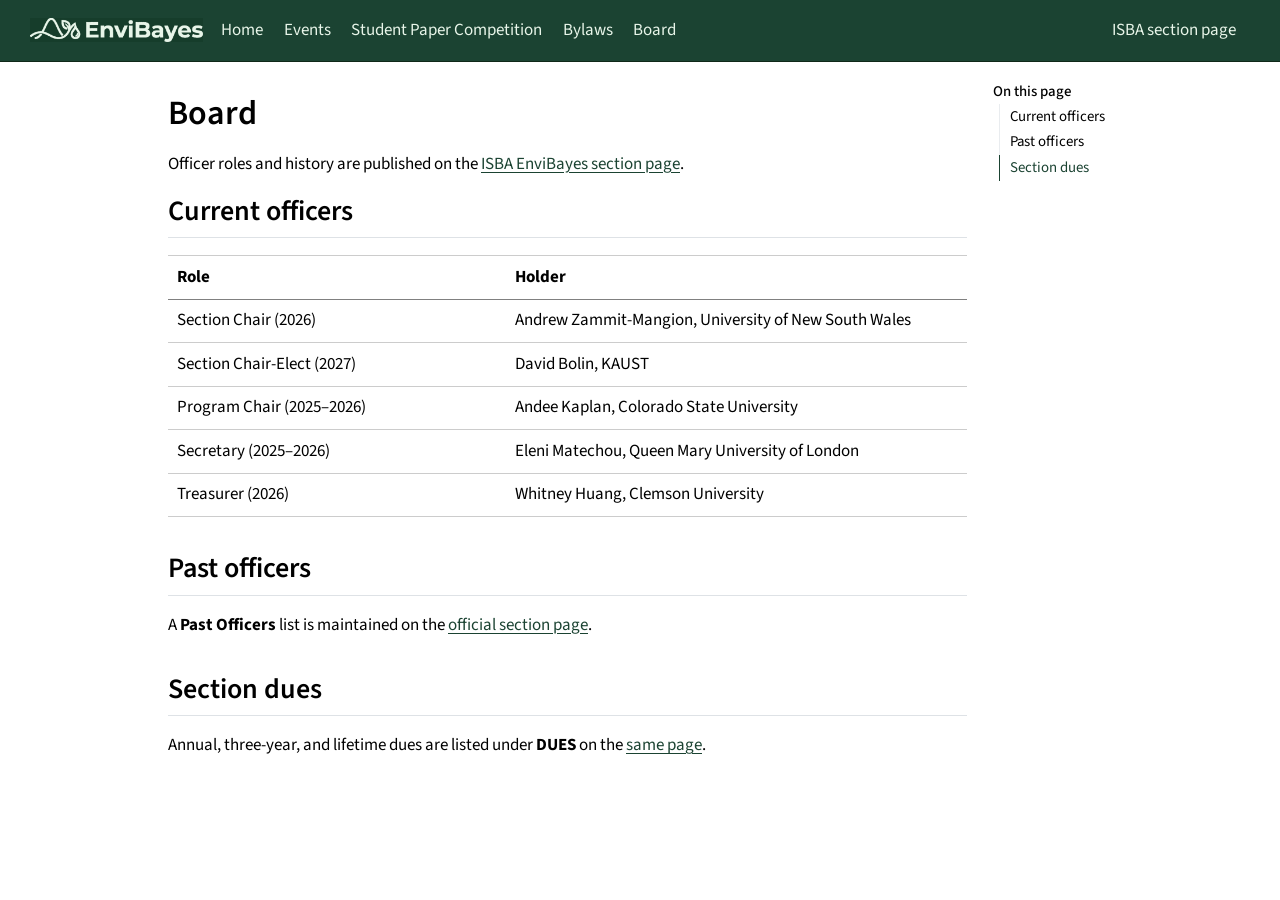
==== board.html @ 85065f36 "Built site for gh-pages" ====
<!DOCTYPE html>
<html xmlns="http://www.w3.org/1999/xhtml" lang="en" xml:lang="en"><head>

<meta charset="utf-8">
<meta name="generator" content="quarto-1.7.28">

<meta name="viewport" content="width=device-width, initial-scale=1.0, user-scalable=yes">


<title>Board – EnviBayes</title>
<style>
code{white-space: pre-wrap;}
span.smallcaps{font-variant: small-caps;}
div.columns{display: flex; gap: min(4vw, 1.5em);}
div.column{flex: auto; overflow-x: auto;}
div.hanging-indent{margin-left: 1.5em; text-indent: -1.5em;}
ul.task-list{list-style: none;}
ul.task-list li input[type="checkbox"] {
  width: 0.8em;
  margin: 0 0.8em 0.2em -1em; /* quarto-specific, see https://github.com/quarto-dev/quarto-cli/issues/4556 */ 
  vertical-align: middle;
}
</style>


<script src="site_libs/quarto-nav/quarto-nav.js"></script>
<script src="site_libs/quarto-nav/headroom.min.js"></script>
<script src="site_libs/clipboard/clipboard.min.js"></script>
<script src="site_libs/quarto-search/autocomplete.umd.js"></script>
<script src="site_libs/quarto-search/fuse.min.js"></script>
<script src="site_libs/quarto-search/quarto-search.js"></script>
<meta name="quarto:offset" content="./">
<script src="site_libs/quarto-html/quarto.js" type="module"></script>
<script src="site_libs/quarto-html/tabsets/tabsets.js" type="module"></script>
<script src="site_libs/quarto-html/popper.min.js"></script>
<script src="site_libs/quarto-html/tippy.umd.min.js"></script>
<script src="site_libs/quarto-html/anchor.min.js"></script>
<link href="site_libs/quarto-html/tippy.css" rel="stylesheet">
<link href="site_libs/quarto-html/quarto-syntax-highlighting-b719d3d4935f2b08311a76135e2bf442.css" rel="stylesheet" id="quarto-text-highlighting-styles">
<script src="site_libs/bootstrap/bootstrap.min.js"></script>
<link href="site_libs/bootstrap/bootstrap-icons.css" rel="stylesheet">
<link href="site_libs/bootstrap/bootstrap-a365754ff682dc7c81686b15ab3c88bd.min.css" rel="stylesheet" append-hash="true" id="quarto-bootstrap" data-mode="light">
<script id="quarto-search-options" type="application/json">{
  "location": "navbar",
  "copy-button": false,
  "collapse-after": 3,
  "panel-placement": "end",
  "type": "overlay",
  "limit": 50,
  "keyboard-shortcut": [
    "f",
    "/",
    "s"
  ],
  "show-item-context": false,
  "language": {
    "search-no-results-text": "No results",
    "search-matching-documents-text": "matching documents",
    "search-copy-link-title": "Copy link to search",
    "search-hide-matches-text": "Hide additional matches",
    "search-more-match-text": "more match in this document",
    "search-more-matches-text": "more matches in this document",
    "search-clear-button-title": "Clear",
    "search-text-placeholder": "",
    "search-detached-cancel-button-title": "Cancel",
    "search-submit-button-title": "Submit",
    "search-label": "Search"
  }
}</script>


</head>

<body class="nav-fixed quarto-light">

<div id="quarto-search-results"></div>
  <header id="quarto-header" class="headroom fixed-top">
    <nav class="navbar navbar-expand-lg " data-bs-theme="dark">
      <div class="navbar-container container-fluid">
      <div class="navbar-brand-container mx-auto">
    <a href="./index.html" class="navbar-brand navbar-brand-logo">
    <img src="./EnviBayes_Logo_navbar.png" alt="EnviBayes" class="navbar-logo">
    </a>
  </div>
            <div id="quarto-search" class="" title="Search"></div>
          <button class="navbar-toggler" type="button" data-bs-toggle="collapse" data-bs-target="#navbarCollapse" aria-controls="navbarCollapse" role="menu" aria-expanded="false" aria-label="Toggle navigation" onclick="if (window.quartoToggleHeadroom) { window.quartoToggleHeadroom(); }">
  <span class="navbar-toggler-icon"></span>
</button>
          <div class="collapse navbar-collapse" id="navbarCollapse">
            <ul class="navbar-nav navbar-nav-scroll me-auto">
  <li class="nav-item">
    <a class="nav-link" href="./index.html"> 
<span class="menu-text">Home</span></a>
  </li>  
  <li class="nav-item">
    <a class="nav-link" href="./events.html"> 
<span class="menu-text">Events</span></a>
  </li>  
  <li class="nav-item">
    <a class="nav-link" href="./student-paper-competition.html"> 
<span class="menu-text">Student Paper Competition</span></a>
  </li>  
  <li class="nav-item">
    <a class="nav-link" href="./bylaws.html"> 
<span class="menu-text">Bylaws</span></a>
  </li>  
  <li class="nav-item">
    <a class="nav-link active" href="./board.html" aria-current="page"> 
<span class="menu-text">Board</span></a>
  </li>  
</ul>
            <ul class="navbar-nav navbar-nav-scroll ms-auto">
  <li class="nav-item">
    <a class="nav-link" href="https://bayesian.org/sectionschapters/environmental-sciences/"> <i class="bi bi-globe" role="img">
</i> 
<span class="menu-text">ISBA section page</span></a>
  </li>  
</ul>
          </div> <!-- /navcollapse -->
            <div class="quarto-navbar-tools">
</div>
      </div> <!-- /container-fluid -->
    </nav>
</header>
<!-- content -->
<div id="quarto-content" class="quarto-container page-columns page-rows-contents page-layout-article page-navbar">
<!-- sidebar -->
<!-- margin-sidebar -->
    <div id="quarto-margin-sidebar" class="sidebar margin-sidebar">
        <nav id="TOC" role="doc-toc" class="toc-active">
    <h2 id="toc-title">On this page</h2>
   
  <ul>
  <li><a href="#current-officers" id="toc-current-officers" class="nav-link active" data-scroll-target="#current-officers">Current officers</a></li>
  <li><a href="#past-officers" id="toc-past-officers" class="nav-link" data-scroll-target="#past-officers">Past officers</a></li>
  <li><a href="#section-dues" id="toc-section-dues" class="nav-link" data-scroll-target="#section-dues">Section dues</a></li>
  </ul>
</nav>
    </div>
<!-- main -->
<main class="content" id="quarto-document-content">

<header id="title-block-header" class="quarto-title-block default">
<div class="quarto-title">
<h1 class="title">Board</h1>
</div>



<div class="quarto-title-meta">

    
  
    
  </div>
  


</header>


<p>Officer roles and history are published on the <a href="https://bayesian.org/sectionschapters/environmental-sciences/">ISBA EnviBayes section page</a>.</p>
<section id="current-officers" class="level2">
<h2 class="anchored" data-anchor-id="current-officers">Current officers</h2>
<table class="caption-top table">
<colgroup>
<col style="width: 42%">
<col style="width: 57%">
</colgroup>
<thead>
<tr class="header">
<th>Role</th>
<th>Holder</th>
</tr>
</thead>
<tbody>
<tr class="odd">
<td>Section Chair (2026)</td>
<td>Andrew Zammit-Mangion, University of New South Wales</td>
</tr>
<tr class="even">
<td>Section Chair-Elect (2027)</td>
<td>David Bolin, KAUST</td>
</tr>
<tr class="odd">
<td>Program Chair (2025–2026)</td>
<td>Andee Kaplan, Colorado State University</td>
</tr>
<tr class="even">
<td>Secretary (2025–2026)</td>
<td>Eleni Matechou, Queen Mary University of London</td>
</tr>
<tr class="odd">
<td>Treasurer (2026)</td>
<td>Whitney Huang, Clemson University</td>
</tr>
</tbody>
</table>
</section>
<section id="past-officers" class="level2">
<h2 class="anchored" data-anchor-id="past-officers">Past officers</h2>
<p>A <strong>Past Officers</strong> list is maintained on the <a href="https://bayesian.org/sectionschapters/environmental-sciences/">official section page</a>.</p>
</section>
<section id="section-dues" class="level2">
<h2 class="anchored" data-anchor-id="section-dues">Section dues</h2>
<p>Annual, three-year, and lifetime dues are listed under <strong>DUES</strong> on the <a href="https://bayesian.org/sectionschapters/environmental-sciences/">same page</a>.</p>


</section>

</main> <!-- /main -->
<script id="quarto-html-after-body" type="application/javascript">
  window.document.addEventListener("DOMContentLoaded", function (event) {
    const icon = "";
    const anchorJS = new window.AnchorJS();
    anchorJS.options = {
      placement: 'right',
      icon: icon
    };
    anchorJS.add('.anchored');
    const isCodeAnnotation = (el) => {
      for (const clz of el.classList) {
        if (clz.startsWith('code-annotation-')) {                     
          return true;
        }
      }
      return false;
    }
    const onCopySuccess = function(e) {
      // button target
      const button = e.trigger;
      // don't keep focus
      button.blur();
      // flash "checked"
      button.classList.add('code-copy-button-checked');
      var currentTitle = button.getAttribute("title");
      button.setAttribute("title", "Copied!");
      let tooltip;
      if (window.bootstrap) {
        button.setAttribute("data-bs-toggle", "tooltip");
        button.setAttribute("data-bs-placement", "left");
        button.setAttribute("data-bs-title", "Copied!");
        tooltip = new bootstrap.Tooltip(button, 
          { trigger: "manual", 
            customClass: "code-copy-button-tooltip",
            offset: [0, -8]});
        tooltip.show();    
      }
      setTimeout(function() {
        if (tooltip) {
          tooltip.hide();
          button.removeAttribute("data-bs-title");
          button.removeAttribute("data-bs-toggle");
          button.removeAttribute("data-bs-placement");
        }
        button.setAttribute("title", currentTitle);
        button.classList.remove('code-copy-button-checked');
      }, 1000);
      // clear code selection
      e.clearSelection();
    }
    const getTextToCopy = function(trigger) {
        const codeEl = trigger.previousElementSibling.cloneNode(true);
        for (const childEl of codeEl.children) {
          if (isCodeAnnotation(childEl)) {
            childEl.remove();
          }
        }
        return codeEl.innerText;
    }
    const clipboard = new window.ClipboardJS('.code-copy-button:not([data-in-quarto-modal])', {
      text: getTextToCopy
    });
    clipboard.on('success', onCopySuccess);
    if (window.document.getElementById('quarto-embedded-source-code-modal')) {
      const clipboardModal = new window.ClipboardJS('.code-copy-button[data-in-quarto-modal]', {
        text: getTextToCopy,
        container: window.document.getElementById('quarto-embedded-source-code-modal')
      });
      clipboardModal.on('success', onCopySuccess);
    }
      var localhostRegex = new RegExp(/^(?:http|https):\/\/localhost\:?[0-9]*\//);
      var mailtoRegex = new RegExp(/^mailto:/);
        var filterRegex = new RegExp('/' + window.location.host + '/');
      var isInternal = (href) => {
          return filterRegex.test(href) || localhostRegex.test(href) || mailtoRegex.test(href);
      }
      // Inspect non-navigation links and adorn them if external
     var links = window.document.querySelectorAll('a[href]:not(.nav-link):not(.navbar-brand):not(.toc-action):not(.sidebar-link):not(.sidebar-item-toggle):not(.pagination-link):not(.no-external):not([aria-hidden]):not(.dropdown-item):not(.quarto-navigation-tool):not(.about-link)');
      for (var i=0; i<links.length; i++) {
        const link = links[i];
        if (!isInternal(link.href)) {
          // undo the damage that might have been done by quarto-nav.js in the case of
          // links that we want to consider external
          if (link.dataset.originalHref !== undefined) {
            link.href = link.dataset.originalHref;
          }
            // target, if specified
            link.setAttribute("target", "_blank");
            if (link.getAttribute("rel") === null) {
              link.setAttribute("rel", "noopener");
            }
        }
      }
    function tippyHover(el, contentFn, onTriggerFn, onUntriggerFn) {
      const config = {
        allowHTML: true,
        maxWidth: 500,
        delay: 100,
        arrow: false,
        appendTo: function(el) {
            return el.parentElement;
        },
        interactive: true,
        interactiveBorder: 10,
        theme: 'quarto',
        placement: 'bottom-start',
      };
      if (contentFn) {
        config.content = contentFn;
      }
      if (onTriggerFn) {
        config.onTrigger = onTriggerFn;
      }
      if (onUntriggerFn) {
        config.onUntrigger = onUntriggerFn;
      }
      window.tippy(el, config); 
    }
    const noterefs = window.document.querySelectorAll('a[role="doc-noteref"]');
    for (var i=0; i<noterefs.length; i++) {
      const ref = noterefs[i];
      tippyHover(ref, function() {
        // use id or data attribute instead here
        let href = ref.getAttribute('data-footnote-href') || ref.getAttribute('href');
        try { href = new URL(href).hash; } catch {}
        const id = href.replace(/^#\/?/, "");
        const note = window.document.getElementById(id);
        if (note) {
          return note.innerHTML;
        } else {
          return "";
        }
      });
    }
    const xrefs = window.document.querySelectorAll('a.quarto-xref');
    const processXRef = (id, note) => {
      // Strip column container classes
      const stripColumnClz = (el) => {
        el.classList.remove("page-full", "page-columns");
        if (el.children) {
          for (const child of el.children) {
            stripColumnClz(child);
          }
        }
      }
      stripColumnClz(note)
      if (id === null || id.startsWith('sec-')) {
        // Special case sections, only their first couple elements
        const container = document.createElement("div");
        if (note.children && note.children.length > 2) {
          container.appendChild(note.children[0].cloneNode(true));
          for (let i = 1; i < note.children.length; i++) {
            const child = note.children[i];
            if (child.tagName === "P" && child.innerText === "") {
              continue;
            } else {
              container.appendChild(child.cloneNode(true));
              break;
            }
          }
          if (window.Quarto?.typesetMath) {
            window.Quarto.typesetMath(container);
          }
          return container.innerHTML
        } else {
          if (window.Quarto?.typesetMath) {
            window.Quarto.typesetMath(note);
          }
          return note.innerHTML;
        }
      } else {
        // Remove any anchor links if they are present
        const anchorLink = note.querySelector('a.anchorjs-link');
        if (anchorLink) {
          anchorLink.remove();
        }
        if (window.Quarto?.typesetMath) {
          window.Quarto.typesetMath(note);
        }
        if (note.classList.contains("callout")) {
          return note.outerHTML;
        } else {
          return note.innerHTML;
        }
      }
    }
    for (var i=0; i<xrefs.length; i++) {
      const xref = xrefs[i];
      tippyHover(xref, undefined, function(instance) {
        instance.disable();
        let url = xref.getAttribute('href');
        let hash = undefined; 
        if (url.startsWith('#')) {
          hash = url;
        } else {
          try { hash = new URL(url).hash; } catch {}
        }
        if (hash) {
          const id = hash.replace(/^#\/?/, "");
          const note = window.document.getElementById(id);
          if (note !== null) {
            try {
              const html = processXRef(id, note.cloneNode(true));
              instance.setContent(html);
            } finally {
              instance.enable();
              instance.show();
            }
          } else {
            // See if we can fetch this
            fetch(url.split('#')[0])
            .then(res => res.text())
            .then(html => {
              const parser = new DOMParser();
              const htmlDoc = parser.parseFromString(html, "text/html");
              const note = htmlDoc.getElementById(id);
              if (note !== null) {
                const html = processXRef(id, note);
                instance.setContent(html);
              } 
            }).finally(() => {
              instance.enable();
              instance.show();
            });
          }
        } else {
          // See if we can fetch a full url (with no hash to target)
          // This is a special case and we should probably do some content thinning / targeting
          fetch(url)
          .then(res => res.text())
          .then(html => {
            const parser = new DOMParser();
            const htmlDoc = parser.parseFromString(html, "text/html");
            const note = htmlDoc.querySelector('main.content');
            if (note !== null) {
              // This should only happen for chapter cross references
              // (since there is no id in the URL)
              // remove the first header
              if (note.children.length > 0 && note.children[0].tagName === "HEADER") {
                note.children[0].remove();
              }
              const html = processXRef(null, note);
              instance.setContent(html);
            } 
          }).finally(() => {
            instance.enable();
            instance.show();
          });
        }
      }, function(instance) {
      });
    }
        let selectedAnnoteEl;
        const selectorForAnnotation = ( cell, annotation) => {
          let cellAttr = 'data-code-cell="' + cell + '"';
          let lineAttr = 'data-code-annotation="' +  annotation + '"';
          const selector = 'span[' + cellAttr + '][' + lineAttr + ']';
          return selector;
        }
        const selectCodeLines = (annoteEl) => {
          const doc = window.document;
          const targetCell = annoteEl.getAttribute("data-target-cell");
          const targetAnnotation = annoteEl.getAttribute("data-target-annotation");
          const annoteSpan = window.document.querySelector(selectorForAnnotation(targetCell, targetAnnotation));
          const lines = annoteSpan.getAttribute("data-code-lines").split(",");
          const lineIds = lines.map((line) => {
            return targetCell + "-" + line;
          })
          let top = null;
          let height = null;
          let parent = null;
          if (lineIds.length > 0) {
              //compute the position of the single el (top and bottom and make a div)
              const el = window.document.getElementById(lineIds[0]);
              top = el.offsetTop;
              height = el.offsetHeight;
              parent = el.parentElement.parentElement;
            if (lineIds.length > 1) {
              const lastEl = window.document.getElementById(lineIds[lineIds.length - 1]);
              const bottom = lastEl.offsetTop + lastEl.offsetHeight;
              height = bottom - top;
            }
            if (top !== null && height !== null && parent !== null) {
              // cook up a div (if necessary) and position it 
              let div = window.document.getElementById("code-annotation-line-highlight");
              if (div === null) {
                div = window.document.createElement("div");
                div.setAttribute("id", "code-annotation-line-highlight");
                div.style.position = 'absolute';
                parent.appendChild(div);
              }
              div.style.top = top - 2 + "px";
              div.style.height = height + 4 + "px";
              div.style.left = 0;
              let gutterDiv = window.document.getElementById("code-annotation-line-highlight-gutter");
              if (gutterDiv === null) {
                gutterDiv = window.document.createElement("div");
                gutterDiv.setAttribute("id", "code-annotation-line-highlight-gutter");
                gutterDiv.style.position = 'absolute';
                const codeCell = window.document.getElementById(targetCell);
                const gutter = codeCell.querySelector('.code-annotation-gutter');
                gutter.appendChild(gutterDiv);
              }
              gutterDiv.style.top = top - 2 + "px";
              gutterDiv.style.height = height + 4 + "px";
            }
            selectedAnnoteEl = annoteEl;
          }
        };
        const unselectCodeLines = () => {
          const elementsIds = ["code-annotation-line-highlight", "code-annotation-line-highlight-gutter"];
          elementsIds.forEach((elId) => {
            const div = window.document.getElementById(elId);
            if (div) {
              div.remove();
            }
          });
          selectedAnnoteEl = undefined;
        };
          // Handle positioning of the toggle
      window.addEventListener(
        "resize",
        throttle(() => {
          elRect = undefined;
          if (selectedAnnoteEl) {
            selectCodeLines(selectedAnnoteEl);
          }
        }, 10)
      );
      function throttle(fn, ms) {
      let throttle = false;
      let timer;
        return (...args) => {
          if(!throttle) { // first call gets through
              fn.apply(this, args);
              throttle = true;
          } else { // all the others get throttled
              if(timer) clearTimeout(timer); // cancel #2
              timer = setTimeout(() => {
                fn.apply(this, args);
                timer = throttle = false;
              }, ms);
          }
        };
      }
        // Attach click handler to the DT
        const annoteDls = window.document.querySelectorAll('dt[data-target-cell]');
        for (const annoteDlNode of annoteDls) {
          annoteDlNode.addEventListener('click', (event) => {
            const clickedEl = event.target;
            if (clickedEl !== selectedAnnoteEl) {
              unselectCodeLines();
              const activeEl = window.document.querySelector('dt[data-target-cell].code-annotation-active');
              if (activeEl) {
                activeEl.classList.remove('code-annotation-active');
              }
              selectCodeLines(clickedEl);
              clickedEl.classList.add('code-annotation-active');
            } else {
              // Unselect the line
              unselectCodeLines();
              clickedEl.classList.remove('code-annotation-active');
            }
          });
        }
    const findCites = (el) => {
      const parentEl = el.parentElement;
      if (parentEl) {
        const cites = parentEl.dataset.cites;
        if (cites) {
          return {
            el,
            cites: cites.split(' ')
          };
        } else {
          return findCites(el.parentElement)
        }
      } else {
        return undefined;
      }
    };
    var bibliorefs = window.document.querySelectorAll('a[role="doc-biblioref"]');
    for (var i=0; i<bibliorefs.length; i++) {
      const ref = bibliorefs[i];
      const citeInfo = findCites(ref);
      if (citeInfo) {
        tippyHover(citeInfo.el, function() {
          var popup = window.document.createElement('div');
          citeInfo.cites.forEach(function(cite) {
            var citeDiv = window.document.createElement('div');
            citeDiv.classList.add('hanging-indent');
            citeDiv.classList.add('csl-entry');
            var biblioDiv = window.document.getElementById('ref-' + cite);
            if (biblioDiv) {
              citeDiv.innerHTML = biblioDiv.innerHTML;
            }
            popup.appendChild(citeDiv);
          });
          return popup.innerHTML;
        });
      }
    }
  });
  </script>
</div> <!-- /content -->




</body></html>
---- site_libs/quarto-html/tippy.css ----
.tippy-box[data-animation=fade][data-state=hidden]{opacity:0}[data-tippy-root]{max-width:calc(100vw - 10px)}.tippy-box{position:relative;background-color:#333;color:#fff;border-radius:4px;font-size:14px;line-height:1.4;white-space:normal;outline:0;transition-property:transform,visibility,opacity}.tippy-box[data-placement^=top]>.tippy-arrow{bottom:0}.tippy-box[data-placement^=top]>.tippy-arrow:before{bottom:-7px;left:0;border-width:8px 8px 0;border-top-color:initial;transform-origin:center top}.tippy-box[data-placement^=bottom]>.tippy-arrow{top:0}.tippy-box[data-placement^=bottom]>.tippy-arrow:before{top:-7px;left:0;border-width:0 8px 8px;border-bottom-color:initial;transform-origin:center bottom}.tippy-box[data-placement^=left]>.tippy-arrow{right:0}.tippy-box[data-placement^=left]>.tippy-arrow:before{border-width:8px 0 8px 8px;border-left-color:initial;right:-7px;transform-origin:center left}.tippy-box[data-placement^=right]>.tippy-arrow{left:0}.tippy-box[data-placement^=right]>.tippy-arrow:before{left:-7px;border-width:8px 8px 8px 0;border-right-color:initial;transform-origin:center right}.tippy-box[data-inertia][data-state=visible]{transition-timing-function:cubic-bezier(.54,1.5,.38,1.11)}.tippy-arrow{width:16px;height:16px;color:#333}.tippy-arrow:before{content:"";position:absolute;border-color:transparent;border-style:solid}.tippy-content{position:relative;padding:5px 9px;z-index:1}
---- site_libs/quarto-html/quarto-syntax-highlighting-b719d3d4935f2b08311a76135e2bf442.css ----
/* quarto syntax highlight colors */
:root {
  --quarto-hl-ot-color: #003B4F;
  --quarto-hl-at-color: #657422;
  --quarto-hl-ss-color: #20794D;
  --quarto-hl-an-color: #5E5E5E;
  --quarto-hl-fu-color: #4758AB;
  --quarto-hl-st-color: #20794D;
  --quarto-hl-cf-color: #003B4F;
  --quarto-hl-op-color: #5E5E5E;
  --quarto-hl-er-color: #AD0000;
  --quarto-hl-bn-color: #AD0000;
  --quarto-hl-al-color: #AD0000;
  --quarto-hl-va-color: #111111;
  --quarto-hl-bu-color: inherit;
  --quarto-hl-ex-color: inherit;
  --quarto-hl-pp-color: #AD0000;
  --quarto-hl-in-color: #5E5E5E;
  --quarto-hl-vs-color: #20794D;
  --quarto-hl-wa-color: #5E5E5E;
  --quarto-hl-do-color: #5E5E5E;
  --quarto-hl-im-color: #00769E;
  --quarto-hl-ch-color: #20794D;
  --quarto-hl-dt-color: #AD0000;
  --quarto-hl-fl-color: #AD0000;
  --quarto-hl-co-color: #5E5E5E;
  --quarto-hl-cv-color: #5E5E5E;
  --quarto-hl-cn-color: #8f5902;
  --quarto-hl-sc-color: #5E5E5E;
  --quarto-hl-dv-color: #AD0000;
  --quarto-hl-kw-color: #003B4F;
}

/* other quarto variables */
:root {
  --quarto-font-monospace: SFMono-Regular, Menlo, Monaco, Consolas, "Liberation Mono", "Courier New", monospace;
}

/* syntax highlight based on Pandoc's rules */
pre > code.sourceCode > span {
  color: #003B4F;
}

code.sourceCode > span {
  color: #003B4F;
}

div.sourceCode,
div.sourceCode pre.sourceCode {
  color: #003B4F;
}

/* Normal */
code span {
  color: #003B4F;
}

/* Alert */
code span.al {
  color: #AD0000;
  font-style: inherit;
}

/* Annotation */
code span.an {
  color: #5E5E5E;
  font-style: inherit;
}

/* Attribute */
code span.at {
  color: #657422;
  font-style: inherit;
}

/* BaseN */
code span.bn {
  color: #AD0000;
  font-style: inherit;
}

/* BuiltIn */
code span.bu {
  font-style: inherit;
}

/* ControlFlow */
code span.cf {
  color: #003B4F;
  font-weight: bold;
  font-style: inherit;
}

/* Char */
code span.ch {
  color: #20794D;
  font-style: inherit;
}

/* Constant */
code span.cn {
  color: #8f5902;
  font-style: inherit;
}

/* Comment */
code span.co {
  color: #5E5E5E;
  font-style: inherit;
}

/* CommentVar */
code span.cv {
  color: #5E5E5E;
  font-style: italic;
}

/* Documentation */
code span.do {
  color: #5E5E5E;
  font-style: italic;
}

/* DataType */
code span.dt {
  color: #AD0000;
  font-style: inherit;
}

/* DecVal */
code span.dv {
  color: #AD0000;
  font-style: inherit;
}

/* Error */
code span.er {
  color: #AD0000;
  font-style: inherit;
}

/* Extension */
code span.ex {
  font-style: inherit;
}

/* Float */
code span.fl {
  color: #AD0000;
  font-style: inherit;
}

/* Function */
code span.fu {
  color: #4758AB;
  font-style: inherit;
}

/* Import */
code span.im {
  color: #00769E;
  font-style: inherit;
}

/* Information */
code span.in {
  color: #5E5E5E;
  font-style: inherit;
}

/* Keyword */
code span.kw {
  color: #003B4F;
  font-weight: bold;
  font-style: inherit;
}

/* Operator */
code span.op {
  color: #5E5E5E;
  font-style: inherit;
}

/* Other */
code span.ot {
  color: #003B4F;
  font-style: inherit;
}

/* Preprocessor */
code span.pp {
  color: #AD0000;
  font-style: inherit;
}

/* SpecialChar */
code span.sc {
  color: #5E5E5E;
  font-style: inherit;
}

/* SpecialString */
code span.ss {
  color: #20794D;
  font-style: inherit;
}

/* String */
code span.st {
  color: #20794D;
  font-style: inherit;
}

/* Variable */
code span.va {
  color: #111111;
  font-style: inherit;
}

/* VerbatimString */
code span.vs {
  color: #20794D;
  font-style: inherit;
}

/* Warning */
code span.wa {
  color: #5E5E5E;
  font-style: italic;
}

.prevent-inlining {
  content: "</";
}

/*# sourceMappingURL=140c595fe8c061389dc70b4cc739786f.css.map */
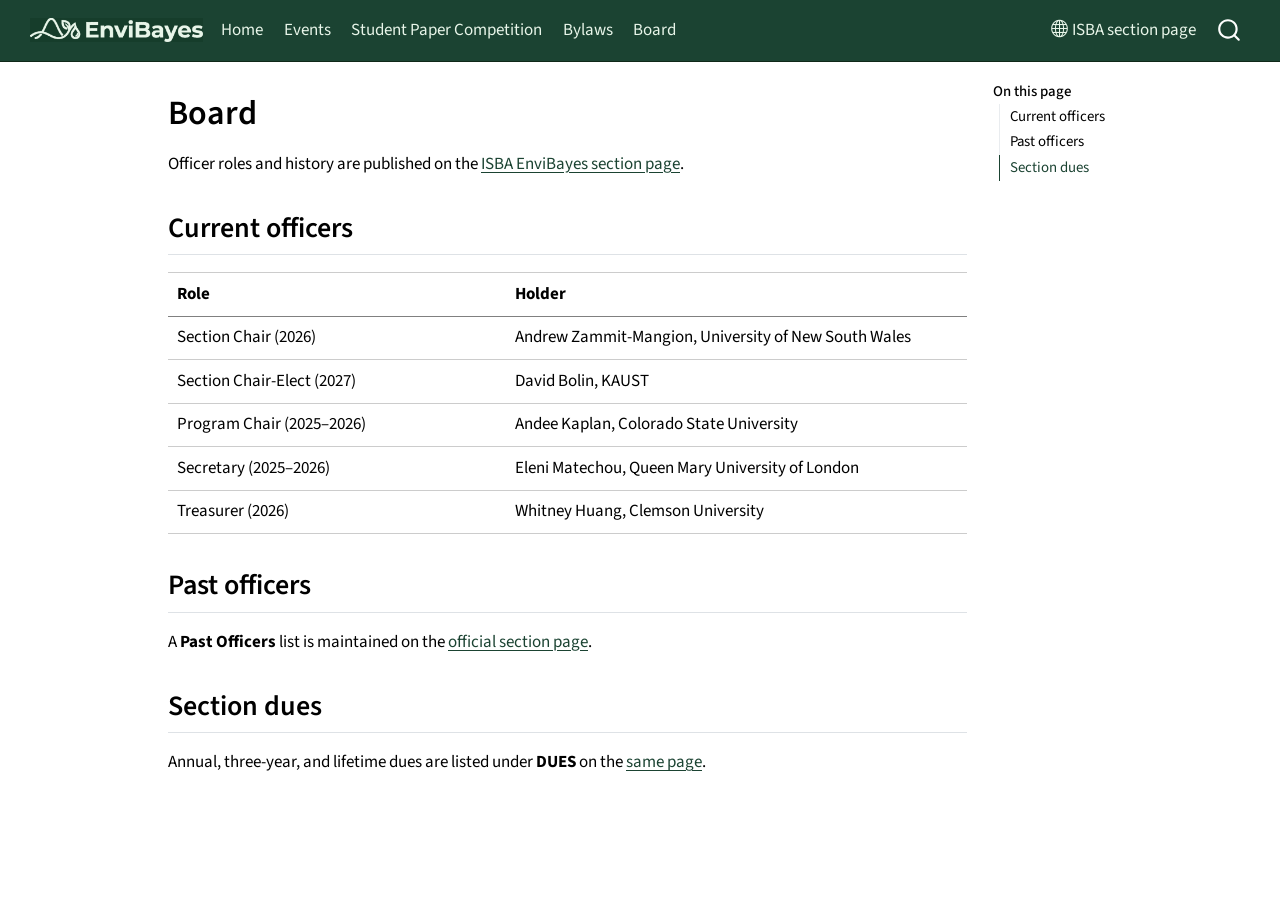
==== commit edf91081: "Built site for gh-pages" ====
--- a/board.html
+++ b/board.html
@@ -2,13 +2,16 @@
 <html xmlns="http://www.w3.org/1999/xhtml" lang="en" xml:lang="en"><head>
 
 <meta charset="utf-8">
-<meta name="generator" content="quarto-1.7.28">
+<meta name="generator" content="quarto-1.9.38">
 
 <meta name="viewport" content="width=device-width, initial-scale=1.0, user-scalable=yes">
 
 
 <title>Board – EnviBayes</title>
 <style>
+/* Default styles provided by pandoc.
+** See https://pandoc.org/MANUAL.html#variables-for-html for config info.
+*/
 code{white-space: pre-wrap;}
 span.smallcaps{font-variant: small-caps;}
 div.columns{display: flex; gap: min(4vw, 1.5em);}
@@ -36,10 +39,10 @@
 <script src="site_libs/quarto-html/tippy.umd.min.js"></script>
 <script src="site_libs/quarto-html/anchor.min.js"></script>
 <link href="site_libs/quarto-html/tippy.css" rel="stylesheet">
-<link href="site_libs/quarto-html/quarto-syntax-highlighting-b719d3d4935f2b08311a76135e2bf442.css" rel="stylesheet" id="quarto-text-highlighting-styles">
+<link href="site_libs/quarto-html/quarto-syntax-highlighting-15634bcf2e68342d4ad2dfa704d543f6.css" rel="stylesheet" id="quarto-text-highlighting-styles">
 <script src="site_libs/bootstrap/bootstrap.min.js"></script>
 <link href="site_libs/bootstrap/bootstrap-icons.css" rel="stylesheet">
-<link href="site_libs/bootstrap/bootstrap-a365754ff682dc7c81686b15ab3c88bd.min.css" rel="stylesheet" append-hash="true" id="quarto-bootstrap" data-mode="light">
+<link href="site_libs/bootstrap/bootstrap-d171f620b114732434376a3f0c003dac.min.css" rel="stylesheet" append-hash="true" id="quarto-bootstrap" data-mode="light">
 <script id="quarto-search-options" type="application/json">{
   "location": "navbar",
   "copy-button": false,
@@ -79,7 +82,8 @@
       <div class="navbar-container container-fluid">
       <div class="navbar-brand-container mx-auto">
     <a href="./index.html" class="navbar-brand navbar-brand-logo">
-    <img src="./EnviBayes_Logo_navbar.png" alt="EnviBayes" class="navbar-logo">
+    <img src="./EnviBayes_Logo_navbar.png" alt="EnviBayes" class="navbar-logo light-content">
+    <img src="./EnviBayes_Logo_navbar.png" alt="EnviBayes" class="navbar-logo dark-content">
     </a>
   </div>
             <div id="quarto-search" class="" title="Search"></div>
@@ -260,13 +264,14 @@
       e.clearSelection();
     }
     const getTextToCopy = function(trigger) {
-        const codeEl = trigger.previousElementSibling.cloneNode(true);
-        for (const childEl of codeEl.children) {
-          if (isCodeAnnotation(childEl)) {
-            childEl.remove();
-          }
-        }
-        return codeEl.innerText;
+      const outerScaffold = trigger.parentElement.cloneNode(true);
+      const codeEl = outerScaffold.querySelector('code');
+      for (const childEl of codeEl.children) {
+        if (isCodeAnnotation(childEl)) {
+          childEl.remove();
+        }
+      }
+      return codeEl.innerText;
     }
     const clipboard = new window.ClipboardJS('.code-copy-button:not([data-in-quarto-modal])', {
       text: getTextToCopy
@@ -281,7 +286,7 @@
     }
       var localhostRegex = new RegExp(/^(?:http|https):\/\/localhost\:?[0-9]*\//);
       var mailtoRegex = new RegExp(/^mailto:/);
-        var filterRegex = new RegExp('/' + window.location.host + '/');
+        var filterRegex = new RegExp("https:\/\/EnviBayes-ISBA\.github\.io\/");
       var isInternal = (href) => {
           return filterRegex.test(href) || localhostRegex.test(href) || mailtoRegex.test(href);
       }
--- a/site_libs/quarto-html/quarto-syntax-highlighting-15634bcf2e68342d4ad2dfa704d543f6.css
+++ b/site_libs/quarto-html/quarto-syntax-highlighting-15634bcf2e68342d4ad2dfa704d543f6.css
@@ -0,0 +1,236 @@
+/* quarto syntax highlight colors */
+:root {
+  --quarto-hl-ot-color: #003B4F;
+  --quarto-hl-at-color: #657422;
+  --quarto-hl-ss-color: #20794D;
+  --quarto-hl-an-color: #5E5E5E;
+  --quarto-hl-fu-color: #4758AB;
+  --quarto-hl-st-color: #20794D;
+  --quarto-hl-cf-color: #003B4F;
+  --quarto-hl-op-color: #5E5E5E;
+  --quarto-hl-er-color: #AD0000;
+  --quarto-hl-bn-color: #AD0000;
+  --quarto-hl-al-color: #AD0000;
+  --quarto-hl-va-color: #111111;
+  --quarto-hl-bu-color: inherit;
+  --quarto-hl-ex-color: inherit;
+  --quarto-hl-pp-color: #AD0000;
+  --quarto-hl-in-color: #5E5E5E;
+  --quarto-hl-vs-color: #20794D;
+  --quarto-hl-wa-color: #5E5E5E;
+  --quarto-hl-do-color: #5E5E5E;
+  --quarto-hl-im-color: #00769E;
+  --quarto-hl-ch-color: #20794D;
+  --quarto-hl-dt-color: #AD0000;
+  --quarto-hl-fl-color: #AD0000;
+  --quarto-hl-co-color: #5E5E5E;
+  --quarto-hl-cv-color: #5E5E5E;
+  --quarto-hl-cn-color: #8f5902;
+  --quarto-hl-sc-color: #5E5E5E;
+  --quarto-hl-dv-color: #AD0000;
+  --quarto-hl-kw-color: #003B4F;
+}
+
+/* other quarto variables */
+:root {
+  --quarto-font-monospace: SFMono-Regular, Menlo, Monaco, Consolas, "Liberation Mono", "Courier New", monospace;
+}
+
+/* syntax highlight based on Pandoc's rules */
+pre > code.sourceCode > span {
+  color: #003B4F;
+}
+
+code.sourceCode > span {
+  color: #003B4F;
+}
+
+div.sourceCode,
+div.sourceCode pre.sourceCode {
+  color: #003B4F;
+}
+
+/* Normal */
+code span {
+  color: #003B4F;
+}
+
+/* Alert */
+code span.al {
+  color: #AD0000;
+  font-style: inherit;
+}
+
+/* Annotation */
+code span.an {
+  color: #5E5E5E;
+  font-style: inherit;
+}
+
+/* Attribute */
+code span.at {
+  color: #657422;
+  font-style: inherit;
+}
+
+/* BaseN */
+code span.bn {
+  color: #AD0000;
+  font-style: inherit;
+}
+
+/* BuiltIn */
+code span.bu {
+  font-style: inherit;
+}
+
+/* ControlFlow */
+code span.cf {
+  color: #003B4F;
+  font-weight: bold;
+  font-style: inherit;
+}
+
+/* Char */
+code span.ch {
+  color: #20794D;
+  font-style: inherit;
+}
+
+/* Constant */
+code span.cn {
+  color: #8f5902;
+  font-style: inherit;
+}
+
+/* Comment */
+code span.co {
+  color: #5E5E5E;
+  font-style: inherit;
+}
+
+/* CommentVar */
+code span.cv {
+  color: #5E5E5E;
+  font-style: italic;
+}
+
+/* Documentation */
+code span.do {
+  color: #5E5E5E;
+  font-style: italic;
+}
+
+/* DataType */
+code span.dt {
+  color: #AD0000;
+  font-style: inherit;
+}
+
+/* DecVal */
+code span.dv {
+  color: #AD0000;
+  font-style: inherit;
+}
+
+/* Error */
+code span.er {
+  color: #AD0000;
+  font-style: inherit;
+}
+
+/* Extension */
+code span.ex {
+  font-style: inherit;
+}
+
+/* Float */
+code span.fl {
+  color: #AD0000;
+  font-style: inherit;
+}
+
+/* Function */
+code span.fu {
+  color: #4758AB;
+  font-style: inherit;
+}
+
+/* Import */
+code span.im {
+  color: #00769E;
+  font-style: inherit;
+}
+
+/* Information */
+code span.in {
+  color: #5E5E5E;
+  font-style: inherit;
+}
+
+/* Keyword */
+code span.kw {
+  color: #003B4F;
+  font-weight: bold;
+  font-style: inherit;
+}
+
+/* Operator */
+code span.op {
+  color: #5E5E5E;
+  font-style: inherit;
+}
+
+/* Other */
+code span.ot {
+  color: #003B4F;
+  font-style: inherit;
+}
+
+/* Preprocessor */
+code span.pp {
+  color: #AD0000;
+  font-style: inherit;
+}
+
+/* SpecialChar */
+code span.sc {
+  color: #5E5E5E;
+  font-style: inherit;
+}
+
+/* SpecialString */
+code span.ss {
+  color: #20794D;
+  font-style: inherit;
+}
+
+/* String */
+code span.st {
+  color: #20794D;
+  font-style: inherit;
+}
+
+/* Variable */
+code span.va {
+  color: #111111;
+  font-style: inherit;
+}
+
+/* VerbatimString */
+code span.vs {
+  color: #20794D;
+  font-style: inherit;
+}
+
+/* Warning */
+code span.wa {
+  color: #5E5E5E;
+  font-style: italic;
+}
+
+.prevent-inlining {
+  content: "</";
+}
+
+/*# sourceMappingURL=f23921c56f73e400b49028c9186a1aa0.css.map */
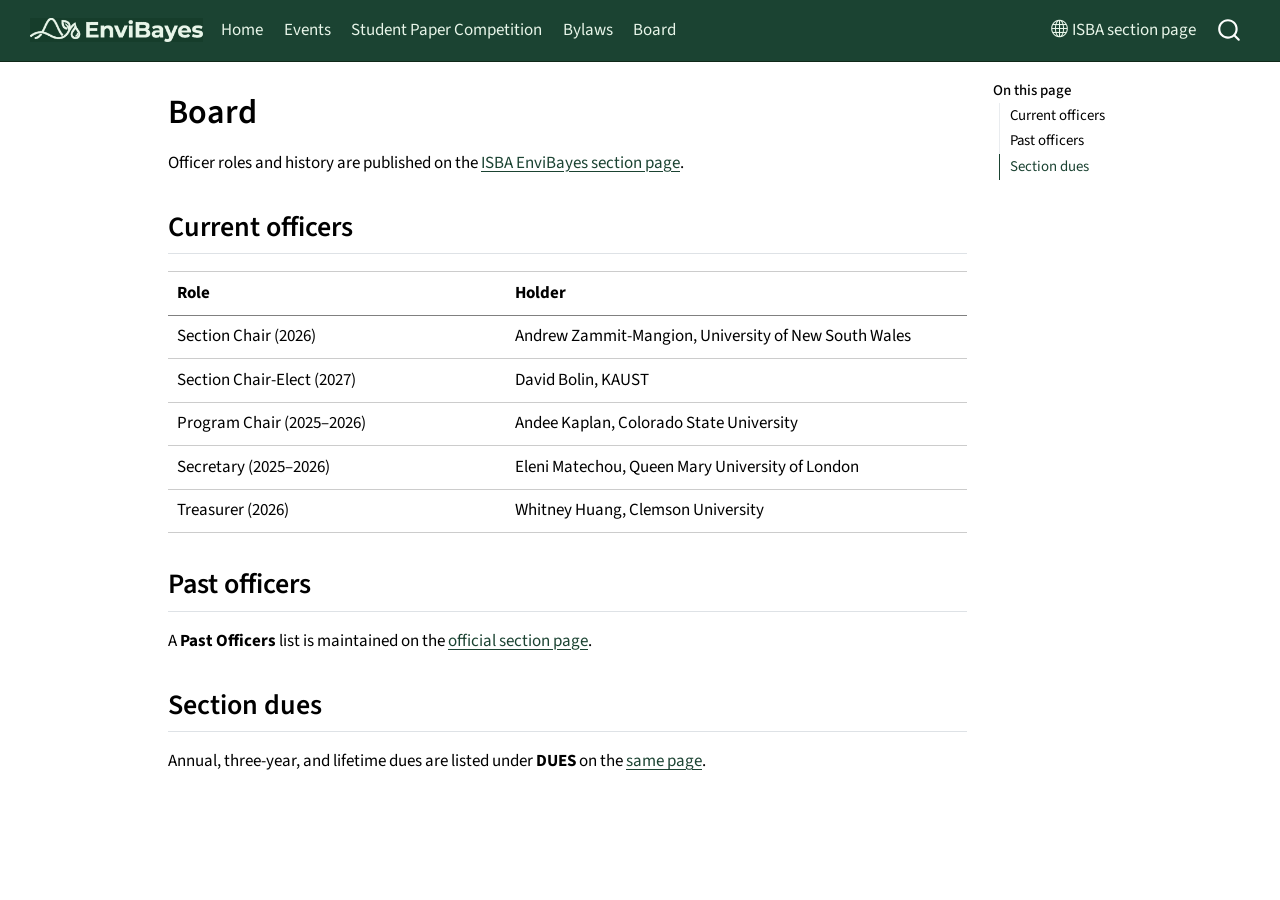
==== commit a14cee60: "Built site for gh-pages" ====
--- a/board.html
+++ b/board.html
@@ -2,7 +2,7 @@
 <html xmlns="http://www.w3.org/1999/xhtml" lang="en" xml:lang="en"><head>
 
 <meta charset="utf-8">
-<meta name="generator" content="quarto-1.9.38">
+<meta name="generator" content="quarto-1.10.18">
 
 <meta name="viewport" content="width=device-width, initial-scale=1.0, user-scalable=yes">
 
@@ -12,10 +12,13 @@
 /* Default styles provided by pandoc.
 ** See https://pandoc.org/MANUAL.html#variables-for-html for config info.
 */
-code{white-space: pre-wrap;}
 span.smallcaps{font-variant: small-caps;}
-div.columns{display: flex; gap: min(4vw, 1.5em);}
-div.column{flex: auto; overflow-x: auto;}
+div.columns{display: flex; gap: 1.5em;}
+div.column{flex: auto;}
+@media screen {
+div.columns{gap: min(4vw, 1.5em);}
+div.column{overflow-x: auto;}
+}
 div.hanging-indent{margin-left: 1.5em; text-indent: -1.5em;}
 ul.task-list{list-style: none;}
 ul.task-list li input[type="checkbox"] {
@@ -39,10 +42,10 @@
 <script src="site_libs/quarto-html/tippy.umd.min.js"></script>
 <script src="site_libs/quarto-html/anchor.min.js"></script>
 <link href="site_libs/quarto-html/tippy.css" rel="stylesheet">
-<link href="site_libs/quarto-html/quarto-syntax-highlighting-15634bcf2e68342d4ad2dfa704d543f6.css" rel="stylesheet" id="quarto-text-highlighting-styles">
+<link href="site_libs/quarto-html/quarto-syntax-highlighting-64a204ab8560d761af7679ceaba22944.css" rel="stylesheet" id="quarto-text-highlighting-styles">
 <script src="site_libs/bootstrap/bootstrap.min.js"></script>
 <link href="site_libs/bootstrap/bootstrap-icons.css" rel="stylesheet">
-<link href="site_libs/bootstrap/bootstrap-d171f620b114732434376a3f0c003dac.min.css" rel="stylesheet" append-hash="true" id="quarto-bootstrap" data-mode="light">
+<link href="site_libs/bootstrap/bootstrap-7721850aa386357b4f235d074fd7d0cf.min.css" rel="stylesheet" append-hash="true" id="quarto-bootstrap" data-mode="light">
 <script id="quarto-search-options" type="application/json">{
   "location": "navbar",
   "copy-button": false,
--- a/site_libs/quarto-html/quarto-syntax-highlighting-64a204ab8560d761af7679ceaba22944.css
+++ b/site_libs/quarto-html/quarto-syntax-highlighting-64a204ab8560d761af7679ceaba22944.css
@@ -0,0 +1,236 @@
+/* quarto syntax highlight colors */
+:root {
+  --quarto-hl-ot-color: #003B4F;
+  --quarto-hl-at-color: #657422;
+  --quarto-hl-ss-color: #20794D;
+  --quarto-hl-an-color: #5E5E5E;
+  --quarto-hl-fu-color: #4758AB;
+  --quarto-hl-st-color: #20794D;
+  --quarto-hl-cf-color: #003B4F;
+  --quarto-hl-op-color: #5E5E5E;
+  --quarto-hl-er-color: #AD0000;
+  --quarto-hl-bn-color: #AD0000;
+  --quarto-hl-al-color: #AD0000;
+  --quarto-hl-va-color: #111111;
+  --quarto-hl-bu-color: inherit;
+  --quarto-hl-ex-color: inherit;
+  --quarto-hl-pp-color: #AD0000;
+  --quarto-hl-in-color: #5E5E5E;
+  --quarto-hl-vs-color: #20794D;
+  --quarto-hl-wa-color: #5E5E5E;
+  --quarto-hl-do-color: #5E5E5E;
+  --quarto-hl-im-color: #00769E;
+  --quarto-hl-ch-color: #20794D;
+  --quarto-hl-dt-color: #AD0000;
+  --quarto-hl-fl-color: #AD0000;
+  --quarto-hl-co-color: #5E5E5E;
+  --quarto-hl-cv-color: #5E5E5E;
+  --quarto-hl-cn-color: #8f5902;
+  --quarto-hl-sc-color: #5E5E5E;
+  --quarto-hl-dv-color: #AD0000;
+  --quarto-hl-kw-color: #003B4F;
+}
+
+/* other quarto variables */
+:root {
+  --quarto-font-monospace: SFMono-Regular, Menlo, Monaco, Consolas, "Liberation Mono", "Courier New", monospace;
+}
+
+/* syntax highlight based on Pandoc's rules */
+pre > code.sourceCode > span {
+  color: #003B4F;
+}
+
+code.sourceCode > span {
+  color: #003B4F;
+}
+
+div.sourceCode,
+div.sourceCode pre.sourceCode {
+  color: #003B4F;
+}
+
+/* Normal */
+code span {
+  color: #003B4F;
+}
+
+/* Alert */
+code span.al {
+  color: #AD0000;
+  font-style: inherit;
+}
+
+/* Annotation */
+code span.an {
+  color: #5E5E5E;
+  font-style: inherit;
+}
+
+/* Attribute */
+code span.at {
+  color: #657422;
+  font-style: inherit;
+}
+
+/* BaseN */
+code span.bn {
+  color: #AD0000;
+  font-style: inherit;
+}
+
+/* BuiltIn */
+code span.bu {
+  font-style: inherit;
+}
+
+/* ControlFlow */
+code span.cf {
+  color: #003B4F;
+  font-weight: bold;
+  font-style: inherit;
+}
+
+/* Char */
+code span.ch {
+  color: #20794D;
+  font-style: inherit;
+}
+
+/* Constant */
+code span.cn {
+  color: #8f5902;
+  font-style: inherit;
+}
+
+/* Comment */
+code span.co {
+  color: #5E5E5E;
+  font-style: inherit;
+}
+
+/* CommentVar */
+code span.cv {
+  color: #5E5E5E;
+  font-style: italic;
+}
+
+/* Documentation */
+code span.do {
+  color: #5E5E5E;
+  font-style: italic;
+}
+
+/* DataType */
+code span.dt {
+  color: #AD0000;
+  font-style: inherit;
+}
+
+/* DecVal */
+code span.dv {
+  color: #AD0000;
+  font-style: inherit;
+}
+
+/* Error */
+code span.er {
+  color: #AD0000;
+  font-style: inherit;
+}
+
+/* Extension */
+code span.ex {
+  font-style: inherit;
+}
+
+/* Float */
+code span.fl {
+  color: #AD0000;
+  font-style: inherit;
+}
+
+/* Function */
+code span.fu {
+  color: #4758AB;
+  font-style: inherit;
+}
+
+/* Import */
+code span.im {
+  color: #00769E;
+  font-style: inherit;
+}
+
+/* Information */
+code span.in {
+  color: #5E5E5E;
+  font-style: inherit;
+}
+
+/* Keyword */
+code span.kw {
+  color: #003B4F;
+  font-weight: bold;
+  font-style: inherit;
+}
+
+/* Operator */
+code span.op {
+  color: #5E5E5E;
+  font-style: inherit;
+}
+
+/* Other */
+code span.ot {
+  color: #003B4F;
+  font-style: inherit;
+}
+
+/* Preprocessor */
+code span.pp {
+  color: #AD0000;
+  font-style: inherit;
+}
+
+/* SpecialChar */
+code span.sc {
+  color: #5E5E5E;
+  font-style: inherit;
+}
+
+/* SpecialString */
+code span.ss {
+  color: #20794D;
+  font-style: inherit;
+}
+
+/* String */
+code span.st {
+  color: #20794D;
+  font-style: inherit;
+}
+
+/* Variable */
+code span.va {
+  color: #111111;
+  font-style: inherit;
+}
+
+/* VerbatimString */
+code span.vs {
+  color: #20794D;
+  font-style: inherit;
+}
+
+/* Warning */
+code span.wa {
+  color: #5E5E5E;
+  font-style: italic;
+}
+
+.prevent-inlining {
+  content: "</";
+}
+
+/*# sourceMappingURL=9d8d5bb603a83b8298b89080a598c93b.css.map */
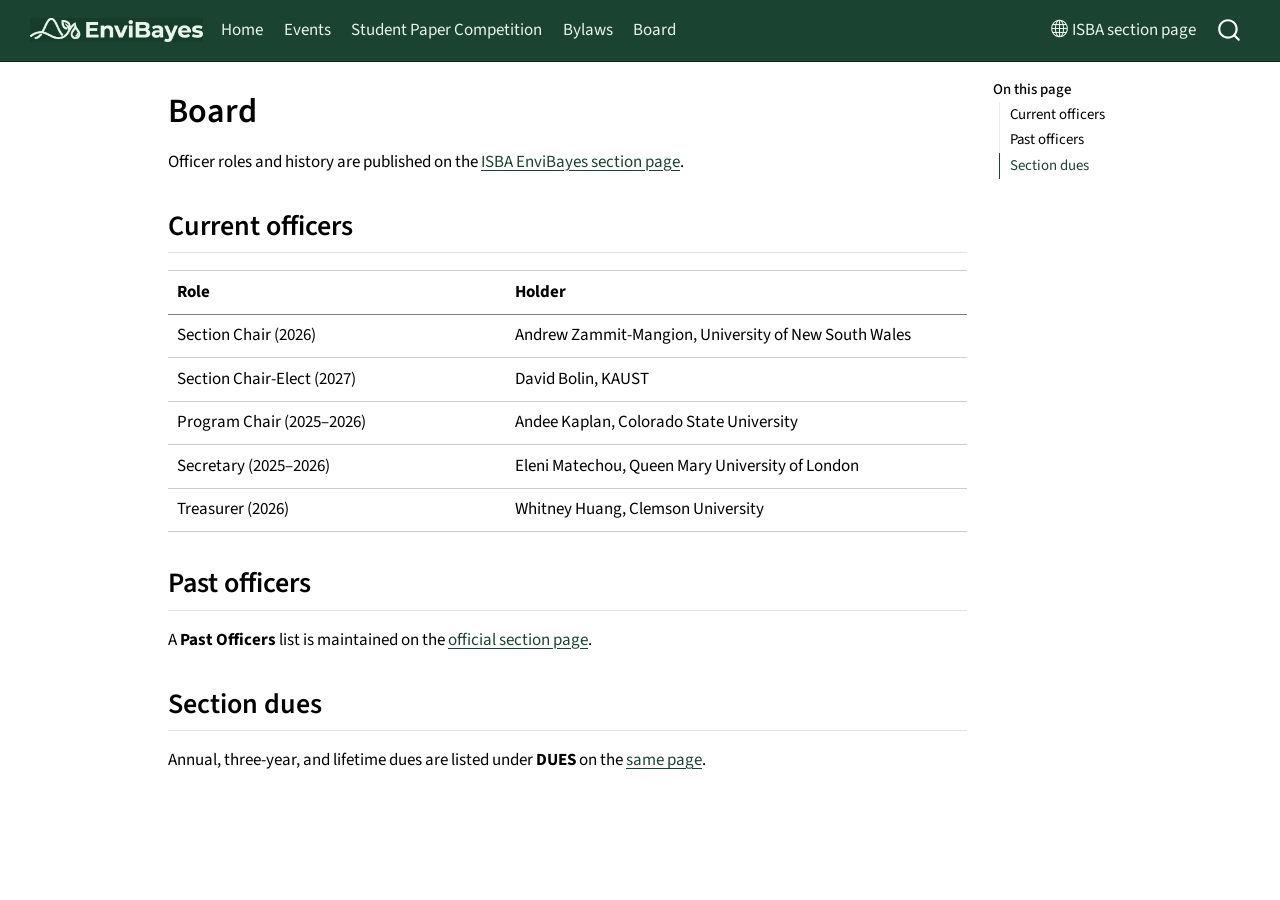
==== commit 8978bdf2: "Built site for gh-pages" ====
--- a/board.html
+++ b/board.html
@@ -45,7 +45,7 @@
 <link href="site_libs/quarto-html/quarto-syntax-highlighting-64a204ab8560d761af7679ceaba22944.css" rel="stylesheet" id="quarto-text-highlighting-styles">
 <script src="site_libs/bootstrap/bootstrap.min.js"></script>
 <link href="site_libs/bootstrap/bootstrap-icons.css" rel="stylesheet">
-<link href="site_libs/bootstrap/bootstrap-7721850aa386357b4f235d074fd7d0cf.min.css" rel="stylesheet" append-hash="true" id="quarto-bootstrap" data-mode="light">
+<link href="site_libs/bootstrap/bootstrap-0ff462942cce47e594aae790d943cb43.min.css" rel="stylesheet" append-hash="true" id="quarto-bootstrap" data-mode="light">
 <script id="quarto-search-options" type="application/json">{
   "location": "navbar",
   "copy-button": false,
